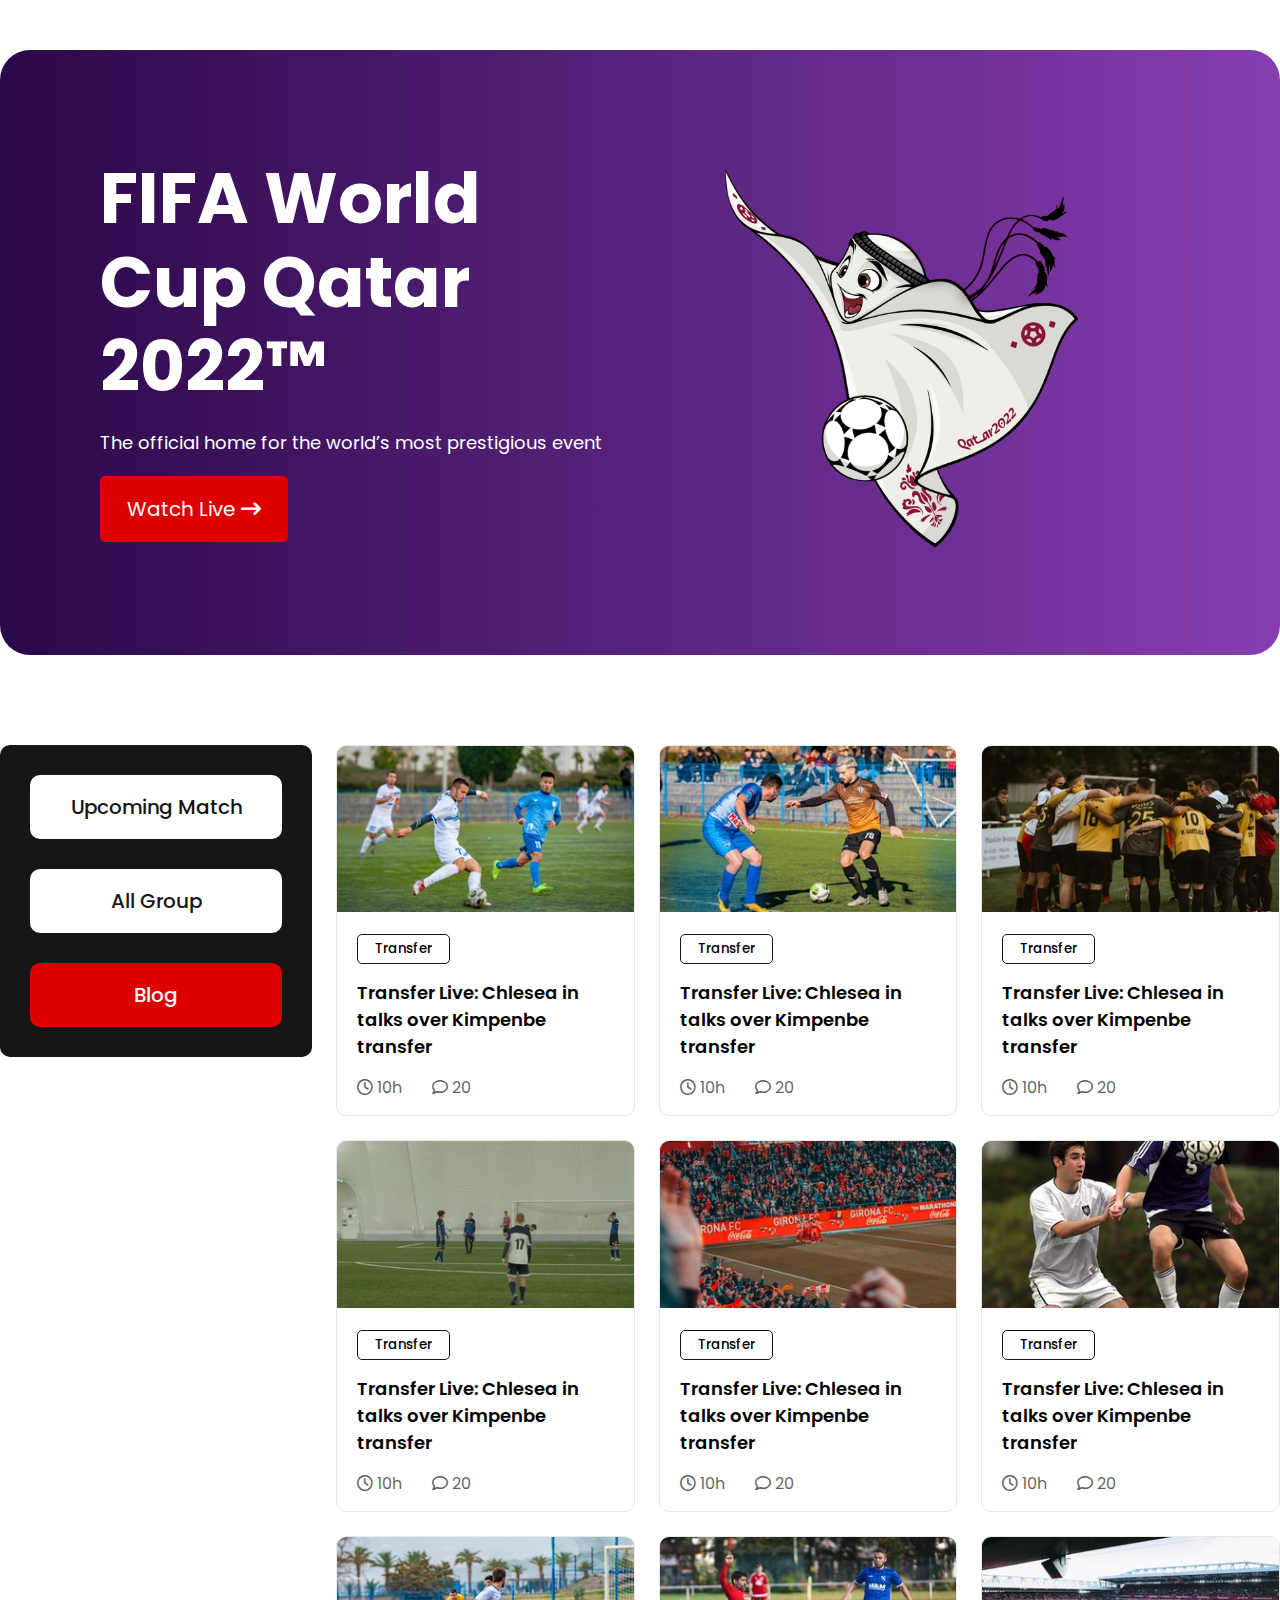
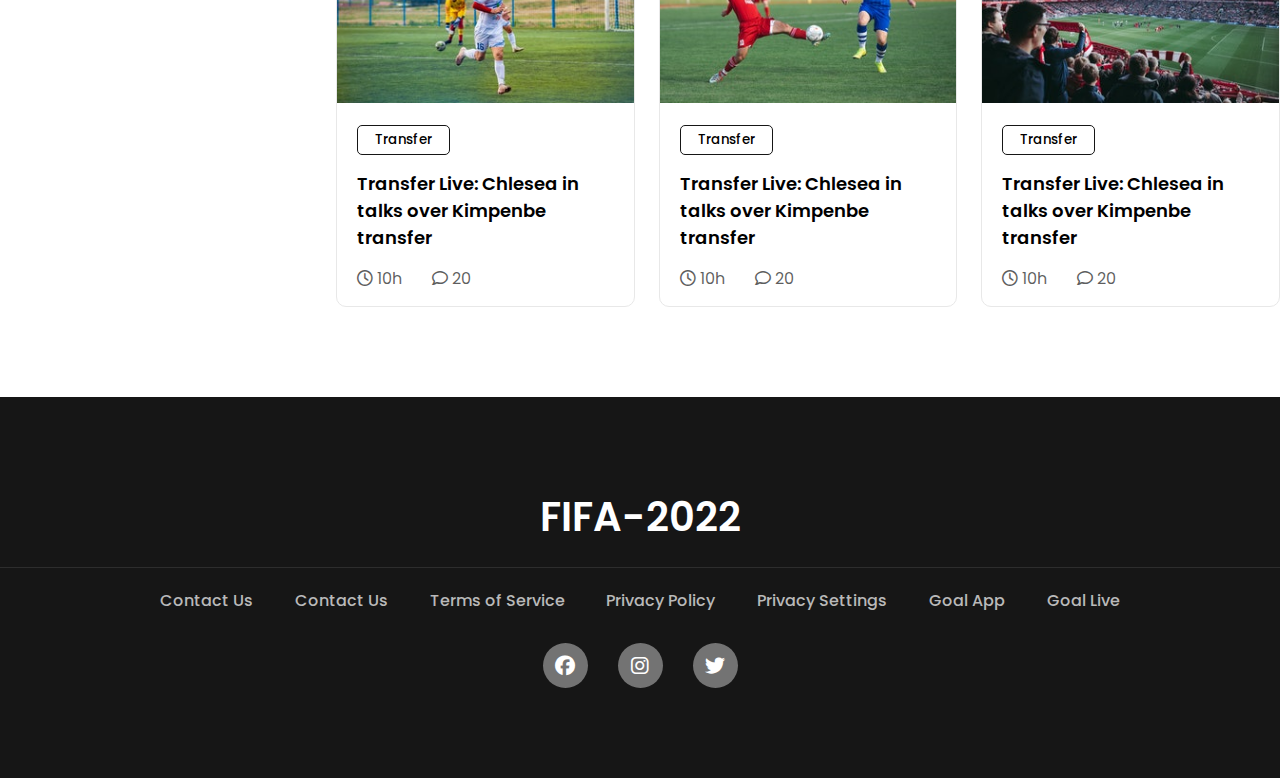
==== index.html @ dddb6f40 "homepage done" ====
<!DOCTYPE html>
<html lang="en">

<head>
    <meta charset="UTF-8">
    <meta http-equiv="X-UA-Compatible" content="IE=edge">
    <meta name="viewport" content="width=device-width, initial-scale=1.0">

    <!-- google fonts -->
    <link rel="preconnect" href="https://fonts.googleapis.com">
    <link rel="preconnect" href="https://fonts.gstatic.com" crossorigin>
    <link href="https://fonts.googleapis.com/css2?family=Poppins:wght@400;500;600;700&display=swap" rel="stylesheet">

    <!-- fontawesome -->
    <link rel="stylesheet" href="https://cdnjs.cloudflare.com/ajax/libs/font-awesome/6.1.1/css/all.min.css">

    <!-- stylesheet -->
    <link rel="stylesheet" href="css/style.css">

    <!-- favicon -->
    <link rel="shortcut icon" href="images/fav.png">
    <title>Fifa World Cup 2022</title>
</head>

<body>

    <div class="wrapper">
        <!-- hero section starts here -->
        <section class="hero-section">
            <div class="container">
                <div class="hero">
                    <div class="half hero-text">
                        <h1 class="title">
                            FIFA World Cup Qatar 2022™
                        </h1>
                        <p class="hero-subtitle">
                            The official home for the world’s most prestigious event
                        </p>
                        <a href="" class="btn">
                            <span>Watch Live <i class="fa fa-arrow-right-long"></i></span>
                        </a>
                    </div>
                    <div class="half hero-image">
                        <img src="images/hero.png" alt="">
                    </div>
                </div>
            </div>
        </section>
        <!-- hero section ends here -->


        <!-- main section starts here -->
        <main>
            <div class="container">
                <div class="flex a-start">
                    <!-- buttons -->
                    <div class="buttons">
                        <a href="" class="menu-btn">
                            <span>Upcoming Match</span>
                        </a>
                        <a href="" class="menu-btn my-30">
                            <span>All Group</span>
                        </a>
                        <a href="" class="menu-btn active">
                            <span>Blog</span>
                        </a>
                    </div>
                    <!-- buttons -->

                    <!-- blogs -->
                    <div class="blogs">
                        <article class="blog">
                            <img src="images/blog-1.jpg" class="blog-img" alt="">
                            <div class="blog-body">
                                <button class="blog-button">
                                    Transfer
                                </button>
                                <h3 class="blog-title">
                                    Transfer Live: Chlesea in talks over Kimpenbe transfer
                                </h3>
                                <div class="icons">
                                    <div class="flex">
                                        <div class="item">
                                            <i class="far fa-clock"></i> 10h
                                        </div>
                                        <div class="item ms-30">
                                            <i class="far fa-comment"></i> 20
                                        </div>
                                    </div>
                                </div>
                            </div>
                        </article>
                        <article class="blog">
                            <img src="images/blog-2.jpg" class="blog-img" alt="">
                            <div class="blog-body">
                                <button class="blog-button">
                                    Transfer
                                </button>
                                <h3 class="blog-title">
                                    Transfer Live: Chlesea in talks over Kimpenbe transfer
                                </h3>
                                <div class="icons">
                                    <div class="flex">
                                        <div class="item">
                                            <i class="far fa-clock"></i> 10h
                                        </div>
                                        <div class="item ms-30">
                                            <i class="far fa-comment"></i> 20
                                        </div>
                                    </div>
                                </div>
                            </div>
                        </article>
                        <article class="blog">
                            <img src="images/blog-3.jpg" class="blog-img" alt="">
                            <div class="blog-body">
                                <button class="blog-button">
                                    Transfer
                                </button>
                                <h3 class="blog-title">
                                    Transfer Live: Chlesea in talks over Kimpenbe transfer
                                </h3>
                                <div class="icons">
                                    <div class="flex">
                                        <div class="item">
                                            <i class="far fa-clock"></i> 10h
                                        </div>
                                        <div class="item ms-30">
                                            <i class="far fa-comment"></i> 20
                                        </div>
                                    </div>
                                </div>
                            </div>
                        </article>
                        <article class="blog">
                            <img src="images/blog-4.jpg" class="blog-img" alt="">
                            <div class="blog-body">
                                <button class="blog-button">
                                    Transfer
                                </button>
                                <h3 class="blog-title">
                                    Transfer Live: Chlesea in talks over Kimpenbe transfer
                                </h3>
                                <div class="icons">
                                    <div class="flex">
                                        <div class="item">
                                            <i class="far fa-clock"></i> 10h
                                        </div>
                                        <div class="item ms-30">
                                            <i class="far fa-comment"></i> 20
                                        </div>
                                    </div>
                                </div>
                            </div>
                        </article>
                        <article class="blog">
                            <img src="images/blog-5.jpg" class="blog-img" alt="">
                            <div class="blog-body">
                                <button class="blog-button">
                                    Transfer
                                </button>
                                <h3 class="blog-title">
                                    Transfer Live: Chlesea in talks over Kimpenbe transfer
                                </h3>
                                <div class="icons">
                                    <div class="flex">
                                        <div class="item">
                                            <i class="far fa-clock"></i> 10h
                                        </div>
                                        <div class="item ms-30">
                                            <i class="far fa-comment"></i> 20
                                        </div>
                                    </div>
                                </div>
                            </div>
                        </article>
                        <article class="blog">
                            <img src="images/blog-6.jpg" class="blog-img" alt="">
                            <div class="blog-body">
                                <button class="blog-button">
                                    Transfer
                                </button>
                                <h3 class="blog-title">
                                    Transfer Live: Chlesea in talks over Kimpenbe transfer
                                </h3>
                                <div class="icons">
                                    <div class="flex">
                                        <div class="item">
                                            <i class="far fa-clock"></i> 10h
                                        </div>
                                        <div class="item ms-30">
                                            <i class="far fa-comment"></i> 20
                                        </div>
                                    </div>
                                </div>
                            </div>
                        </article>
                        <article class="blog">
                            <img src="images/blog-7.jpg" class="blog-img" alt="">
                            <div class="blog-body">
                                <button class="blog-button">
                                    Transfer
                                </button>
                                <h3 class="blog-title">
                                    Transfer Live: Chlesea in talks over Kimpenbe transfer
                                </h3>
                                <div class="icons">
                                    <div class="flex">
                                        <div class="item">
                                            <i class="far fa-clock"></i> 10h
                                        </div>
                                        <div class="item ms-30">
                                            <i class="far fa-comment"></i> 20
                                        </div>
                                    </div>
                                </div>
                            </div>
                        </article>
                        <article class="blog">
                            <img src="images/blog-8.jpg" class="blog-img" alt="">
                            <div class="blog-body">
                                <button class="blog-button">
                                    Transfer
                                </button>
                                <h3 class="blog-title">
                                    Transfer Live: Chlesea in talks over Kimpenbe transfer
                                </h3>
                                <div class="icons">
                                    <div class="flex">
                                        <div class="item">
                                            <i class="far fa-clock"></i> 10h
                                        </div>
                                        <div class="item ms-30">
                                            <i class="far fa-comment"></i> 20
                                        </div>
                                    </div>
                                </div>
                            </div>
                        </article>
                        <article class="blog">
                            <img src="images/blog-9.jpg" class="blog-img" alt="">
                            <div class="blog-body">
                                <button class="blog-button">
                                    Transfer
                                </button>
                                <h3 class="blog-title">
                                    Transfer Live: Chlesea in talks over Kimpenbe transfer
                                </h3>
                                <div class="icons">
                                    <div class="flex">
                                        <div class="item">
                                            <i class="far fa-clock"></i> 10h
                                        </div>
                                        <div class="item ms-30">
                                            <i class="far fa-comment"></i> 20
                                        </div>
                                    </div>
                                </div>
                            </div>
                        </article>
                    </div>


                    <!-- blogs -->
                </div>
                <div class="text-center all-holder">
                    <a href="" class="btn">
                        <span>View All</span>
                    </a>
                </div>


            </div>
        </main>
        <!-- main section ends here -->
    </div>

    <!-- footer section starts here -->
    <footer>
        <div class="container">
            <div class="text-center">
                <h2 class="footer-title">FIFA-2022</h2>
                <div class="line"></div>
                <ul class="footer-menu">
                    <li>
                        <a href="">
                            Contact Us
                        </a>
                    </li>
                    <li>
                        <a href="">
                            Contact Us
                        </a>
                    </li>
                    <li>
                        <a href="">
                            Terms of Service
                        </a>
                    </li>
                    <li>
                        <a href="">
                            Privacy Policy
                        </a>
                    </li>
                    <li>
                        <a href="">
                            Privacy Settings
                        </a>
                    </li>
                    <li>
                        <a href="">
                            Goal App
                        </a>
                    </li>
                    <li>
                        <a href="">
                            Goal Live
                        </a>
                    </li>
                </ul>

                <ul class="social">
                    <li>
                        <a href="https://www.facebook.com/marufalaslam" class="social-holder">
                            <i class="fab fa-facebook"></i>
                        </a>
                    </li>
                    <li>
                        <a href="https://www.instagram.com/captain_potatoo" class="social-holder">
                            <i class="fab fa-instagram"></i>
                        </a>
                    </li>
                    <li>
                        <a href="https://twitter.com/Maruf23350252" class="social-holder">
                            <i class="fab fa-twitter"></i>
                        </a>
                    </li>
                </ul>
            </div>
        </div>
    </footer>
    <!-- footer section ends here -->
</body>

</html>
---- css/style.css ----
/* --------------------------------------------- */
/* universal css */
/* --------------------------------------------- */
* {
    font-family: 'Poppins', sans-serif;
    box-sizing: border-box;
    margin: 0;
}

body {
    margin: 0;
    padding: 0;
}

.container {
    max-width: 1320px;
    margin: auto;
}

img {
    transition: all 0.5s linear;
}


/* ------------------------------------------------ */
/* hero section */
/* ------------------------------------------------ */

.hero-section {
    padding-top: 50px;
}

.hero {
    background: linear-gradient(90deg, #2B0849, #863EB0);
    color: white;
    padding: 100px;
    border-radius: 30px;
    display: flex;
    justify-content: space-between;
    align-items: center;
}

.half {
    width: 50%;
}

.title {
    font-size: 70px;
    font-weight: 700;
    line-height: 1.2;
}

.hero-subtitle {
    font-size: 18px;
    margin: 20px 0;
}

.btn {
    position: relative;
    background: transparent;
    color: white;
    text-decoration: none;
    padding: 16px 25px;
    display: inline-block;
    font-size: 20px;
    border-radius: 5px;
    overflow: hidden;
    border: 2px solid #DD0000;
}

.btn span {
    position: relative;
    z-index: 1000;
}

.btn::before {
    content: "";
    position: absolute;
    width: 51%;
    height: 100%;
    background-color: #DD0000;
    top: 0;
    left: 0;
    transition: all 0.2s linear;
}

.btn::after {
    content: "";
    position: absolute;
    width: 50%;
    height: 100%;
    background-color: #DD0000;
    top: 0;
    right: 0;
    transition: all 0.2s linear;
}

.btn:hover {
    color: #DD0000;
}

.btn:hover::before {
    transform: translate(-100%);
}

.btn:hover::after {
    transform: translate(100%);
}

.hero-image img {
    width: 75%;
    display: block;
    margin: auto;
}

.hero:hover .hero-image img {
    transform: rotate(10deg) scale(1.2);
}

/* ------------------------------------------------ */
/* main section */
/* ------------------------------------------------ */

main {
    padding: 90px 0;
}

.flex {
    display: flex;
}

.a-start {
    align-items: flex-start;
}

.buttons {
    background: #161616;
    width: 400px;
    padding: 30px;
    border-radius: 10px;
    max-width: 312px;
}

.menu-btn {
    background: white;
    display: block;
    border-radius: 10px;
    padding: 17px 0;
    text-align: center;
    text-decoration: none;
    color: #161616;
    font-size: 20px;
    font-weight: 500;
    position: relative;
    overflow: hidden;
}

.menu-btn span {
    position: relative;
    z-index: 10;
}

.menu-btn::before {
    content: "";
    position: absolute;
    width: 51%;
    height: 100%;
    background-color: #DD0000;
    top: 0;
    left: -100%;
    transition: all 0.2s linear;
}

.menu-btn::after {
    content: "";
    position: absolute;
    width: 50%;
    height: 100%;
    background-color: #DD0000;
    top: 0;
    right: -100%;
    transition: all 0.2s linear;
}

.menu-btn.active {
    background-color: #DD0000;
    color: white;
}

.menu-btn:hover {
    color: white;
}

.menu-btn:hover::before {
    left: 0;
}

.menu-btn:hover::after {
    right: 0;
}

.my-30 {
    margin: 30px 0;
}

.blogs {
    padding-left: 24px;
    width: calc(100%);
    display: grid;
    grid-template-columns: repeat(3, 1fr);
    grid-gap: 24px;
}

.blog {
    border-radius: 10px;
    border: 1px solid #E8E8E8;
    overflow: hidden;
}

.blog-body {
    padding: 15px 20px;
}

.blog-img {
    width: 100%;
}

button {
    border: unset;
}

.blog-button {
    border: 1px solid #161616;
    background: transparent;
    font-weight: 500;
    padding: 4px 17px;
    border-radius: 5px;
    overflow: hidden;
}

.blog-title {
    font-size: 18px;
    font-weight: 600;
    margin: 15px 0;
}

.item {
    color: #161616B2;
    font-weight: 400;
}

.ms-30 {
    margin-left: 30px;
}


/* ------------------------------------------------ */
/* main section */
/* ------------------------------------------------ */

footer {
    background-color: #161616;
    padding: 90px 0;
}

.text-center {
    text-align: center;
}

.footer-title {
    font-size: 40px;
    font-weight: 600;
    color: white;
}

.line {
    height: 1px;
    background-color: #FFFFFF1A;
    margin: 20px 0;
}

.footer-menu {
    display: flex;
    justify-content: space-between;
    width: 75%;
    list-style: none;
    margin: auto;
    padding: 0;
}

.footer-menu a {
    color: #B9B9B9;
    text-decoration: none;
    font-size: 16px;
    font-weight: 500;
}

.social {
    list-style: none;
    margin: 0;
    padding: 0;
    display: flex;
    justify-content: center;
    align-items: center;
    text-align: center;
    margin-top: 30px;
}

.social-holder {
    display: flex;
    width: 45px;
    height: 45px;
    background: rgba(255, 255, 255, 0.4);
    margin: 0 15px;
    justify-content: center;
    align-items: center;
    color: white;
    text-decoration: navajowhite;
    font-size: 20px;
    border-radius: 50%;
}

.text-center.all-holder {
    display: none;
    margin-top: 60px;
}




/* ------------------------------------------------ */
/* media query */
/* ------------------------------------------------ */

@media screen and (max-width: 1200px) {
    .container {
        max-width: 992px;
    }
}

@media screen and (max-width: 1000px) {
    .container {
        max-width: 100%;
    }

    .wrapper {
        padding-left: 50px;
        padding-right: 50px;
    }

    .hero {
        padding: 60px;
    }

    .title {
        font-size: 40px;
        font-weight: 700;
        line-height: 1.2;
    }

    .hero-image img {
        width: 100%;
        display: block;
        margin: auto;
    }

    .flex.a-start {
        flex-direction: column;
    }

    .buttons {
        background: transparent;
        display: flex;
        width: 100%;
        justify-content: space-between;
        max-width: 100%;
        height: auto;
        align-items: center;
        padding: 0;
    }

    .menu-btn {
        border: 1px solid #E8E8E8;
        width: 30%;
    }

    .blogs {
        padding: 0;
        grid-template-columns: repeat(2, 1fr);
    }

    .blog:last-child {
        display: none;
    }

    .text-center.all-holder {
        display: block;
        margin-top: 60px;
    }

    .text-center.all-holder .btn {
        padding: 12px 30px;
    }

    .footer-menu {
        display: flex;
        width: 100%;
        list-style: none;
        margin: auto;
        flex-wrap: wrap;
        text-align: center;
        align-items: center;
        justify-content: center;
    }

    .footer-menu li {
        margin: 10px 40px;
    }
}


@media screen and (max-width: 767px) {
    .wrapper {
        padding-left: 21px;
        padding-right: 21px;
    }

    .hero-section {
        padding-top: 30px;
    }

    .hero {
        background: linear-gradient(0deg, #2B0849, #863EB0);
        flex-direction: column;
        text-align: center;
        border-radius: 10px;
        padding: 30px;
    }

    .half {
        width: 100%;
    }

    .btn {
        padding: 8px 12px;
    }


    .half.hero-image {
        margin-top: 40px;
    }

    .buttons {
        flex-direction: column;
        width: 100%;
    }

    .menu-btn {
        width: 100%;
        margin: 10px;
    }

    .blogs {
        padding: 0;
        grid-template-columns: repeat(1, 1fr);
        margin-top: 24px;
    }

    .footer-menu {
        flex-direction: column;
    }

    footer {
        padding: 40px 0;
    }

    main {
        padding: 30px 0;
    }

    .text-center.all-holder {
        display: none;
    }
}
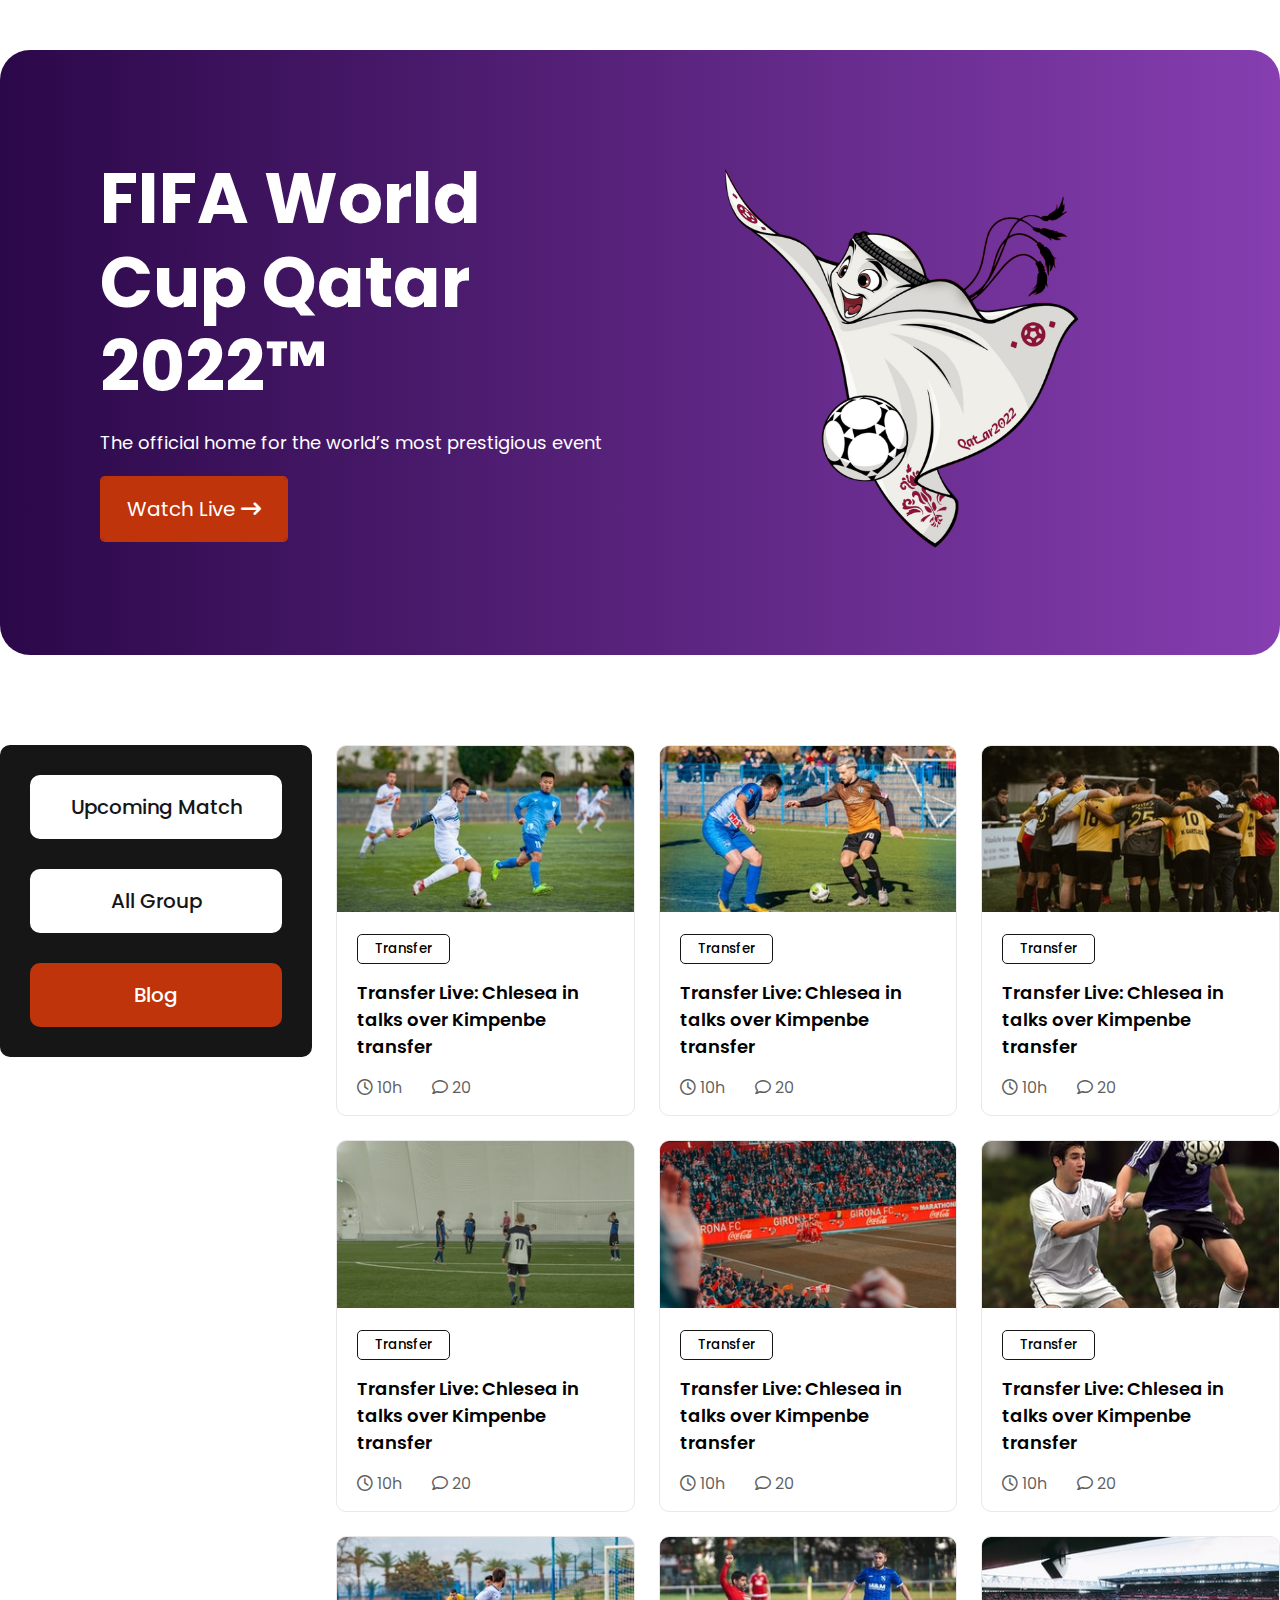
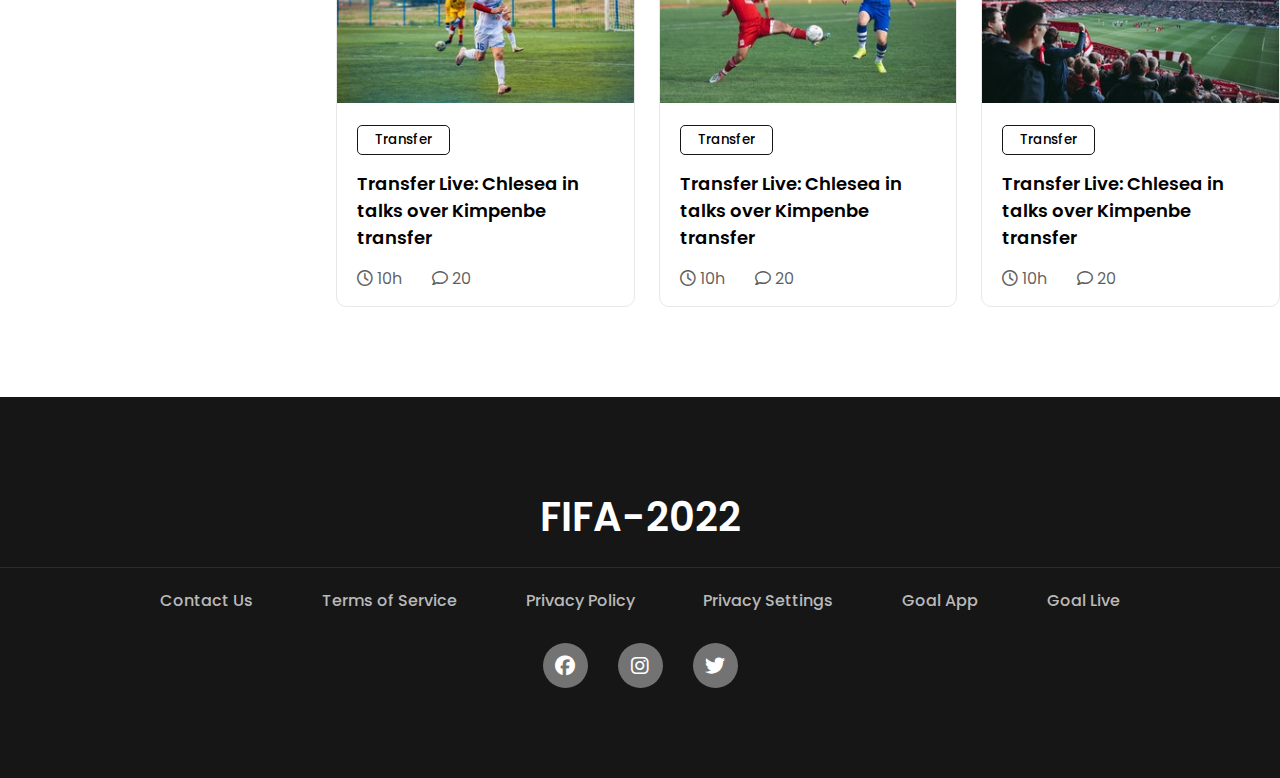
==== commit 0d431cd1: "pushed everything" ====
--- a/index.html
+++ b/index.html
@@ -49,19 +49,20 @@
         <!-- hero section ends here -->
 
 
+
         <!-- main section starts here -->
         <main>
             <div class="container">
                 <div class="flex a-start">
                     <!-- buttons -->
                     <div class="buttons">
-                        <a href="" class="menu-btn">
+                        <a href="upcoming.html" class="menu-btn">
                             <span>Upcoming Match</span>
                         </a>
                         <a href="" class="menu-btn my-30">
                             <span>All Group</span>
                         </a>
-                        <a href="" class="menu-btn active">
+                        <a href="index.html" class="menu-btn active">
                             <span>Blog</span>
                         </a>
                     </div>
@@ -289,11 +290,6 @@
                     </li>
                     <li>
                         <a href="">
-                            Contact Us
-                        </a>
-                    </li>
-                    <li>
-                        <a href="">
                             Terms of Service
                         </a>
                     </li>
--- a/css/style.css
+++ b/css/style.css
@@ -10,6 +10,7 @@
 body {
     margin: 0;
     padding: 0;
+    overflow-x: hidden;
 }
 
 .container {
@@ -65,7 +66,7 @@
     font-size: 20px;
     border-radius: 5px;
     overflow: hidden;
-    border: 2px solid #DD0000;
+    border: 2px solid #bf340a;
 }
 
 .btn span {
@@ -78,7 +79,7 @@
     position: absolute;
     width: 51%;
     height: 100%;
-    background-color: #DD0000;
+    background-color: #bf340a;
     top: 0;
     left: 0;
     transition: all 0.2s linear;
@@ -89,14 +90,14 @@
     position: absolute;
     width: 50%;
     height: 100%;
-    background-color: #DD0000;
+    background-color: #bf340a;
     top: 0;
     right: 0;
     transition: all 0.2s linear;
 }
 
 .btn:hover {
-    color: #DD0000;
+    color: #bf340a;
 }
 
 .btn:hover::before {
@@ -165,7 +166,7 @@
     position: absolute;
     width: 51%;
     height: 100%;
-    background-color: #DD0000;
+    background-color: #bf340a;
     top: 0;
     left: -100%;
     transition: all 0.2s linear;
@@ -176,14 +177,14 @@
     position: absolute;
     width: 50%;
     height: 100%;
-    background-color: #DD0000;
+    background-color: #bf340a;
     top: 0;
     right: -100%;
     transition: all 0.2s linear;
 }
 
 .menu-btn.active {
-    background-color: #DD0000;
+    background-color: #bf340a;
     color: white;
 }
 
@@ -215,6 +216,11 @@
     border-radius: 10px;
     border: 1px solid #E8E8E8;
     overflow: hidden;
+}
+
+.blog:hover {
+    box-shadow: 0 0 6px rgba(0, 0, 0, 0.1);
+    cursor: pointer;
 }
 
 .blog-body {
@@ -253,10 +259,65 @@
     margin-left: 30px;
 }
 
-
-/* ------------------------------------------------ */
-/* main section */
-/* ------------------------------------------------ */
+/* ------------------------------------------------ */
+/* schedules section */
+/* ------------------------------------------------ */
+
+
+.schedules {
+    padding-left: 24px;
+    width: calc(100%);
+    display: grid;
+    grid-template-columns: repeat(3, 1fr);
+    grid-gap: 24px;
+}
+
+.schedule {
+    border: 1px solid #E8E8E8;
+    padding: 20px;
+    border-radius: 10px;
+}
+
+.schedule:hover {
+    box-shadow: 0 0 6px rgba(0, 0, 0, 0.1);
+    cursor: pointer;
+}
+
+.flex.flags {
+    justify-content: center;
+    align-content: center;
+    align-items: center;
+}
+
+.flag {
+    margin: 0 15px;
+    width: 70px;
+}
+
+.time {
+    text-align: center;
+    color: #4D4D4D;
+    font-size: 16px;
+}
+
+
+.flex.flags p {
+    font-weight: 600;
+}
+
+.team-names {
+    font-size: 20px;
+    font-weight: 600;
+    margin: 20px 0 10px 0;
+    text-align: center;
+}
+
+
+
+/* ------------------------------------------------ */
+/* footer section */
+/* ------------------------------------------------ */
+
 
 footer {
     background-color: #161616;
@@ -389,6 +450,7 @@
         grid-template-columns: repeat(2, 1fr);
     }
 
+
     .blog:last-child {
         display: none;
     }
@@ -400,6 +462,11 @@
 
     .text-center.all-holder .btn {
         padding: 12px 30px;
+    }
+
+    .schedules {
+        grid-template-columns: repeat(2, 1fr);
+        padding-left: 0;
     }
 
     .footer-menu {
@@ -466,6 +533,12 @@
         margin-top: 24px;
     }
 
+    .schedules {
+        grid-template-columns: repeat(1, 1fr);
+        padding-left: 0;
+        padding-top: 24px;
+    }
+
     .footer-menu {
         flex-direction: column;
     }
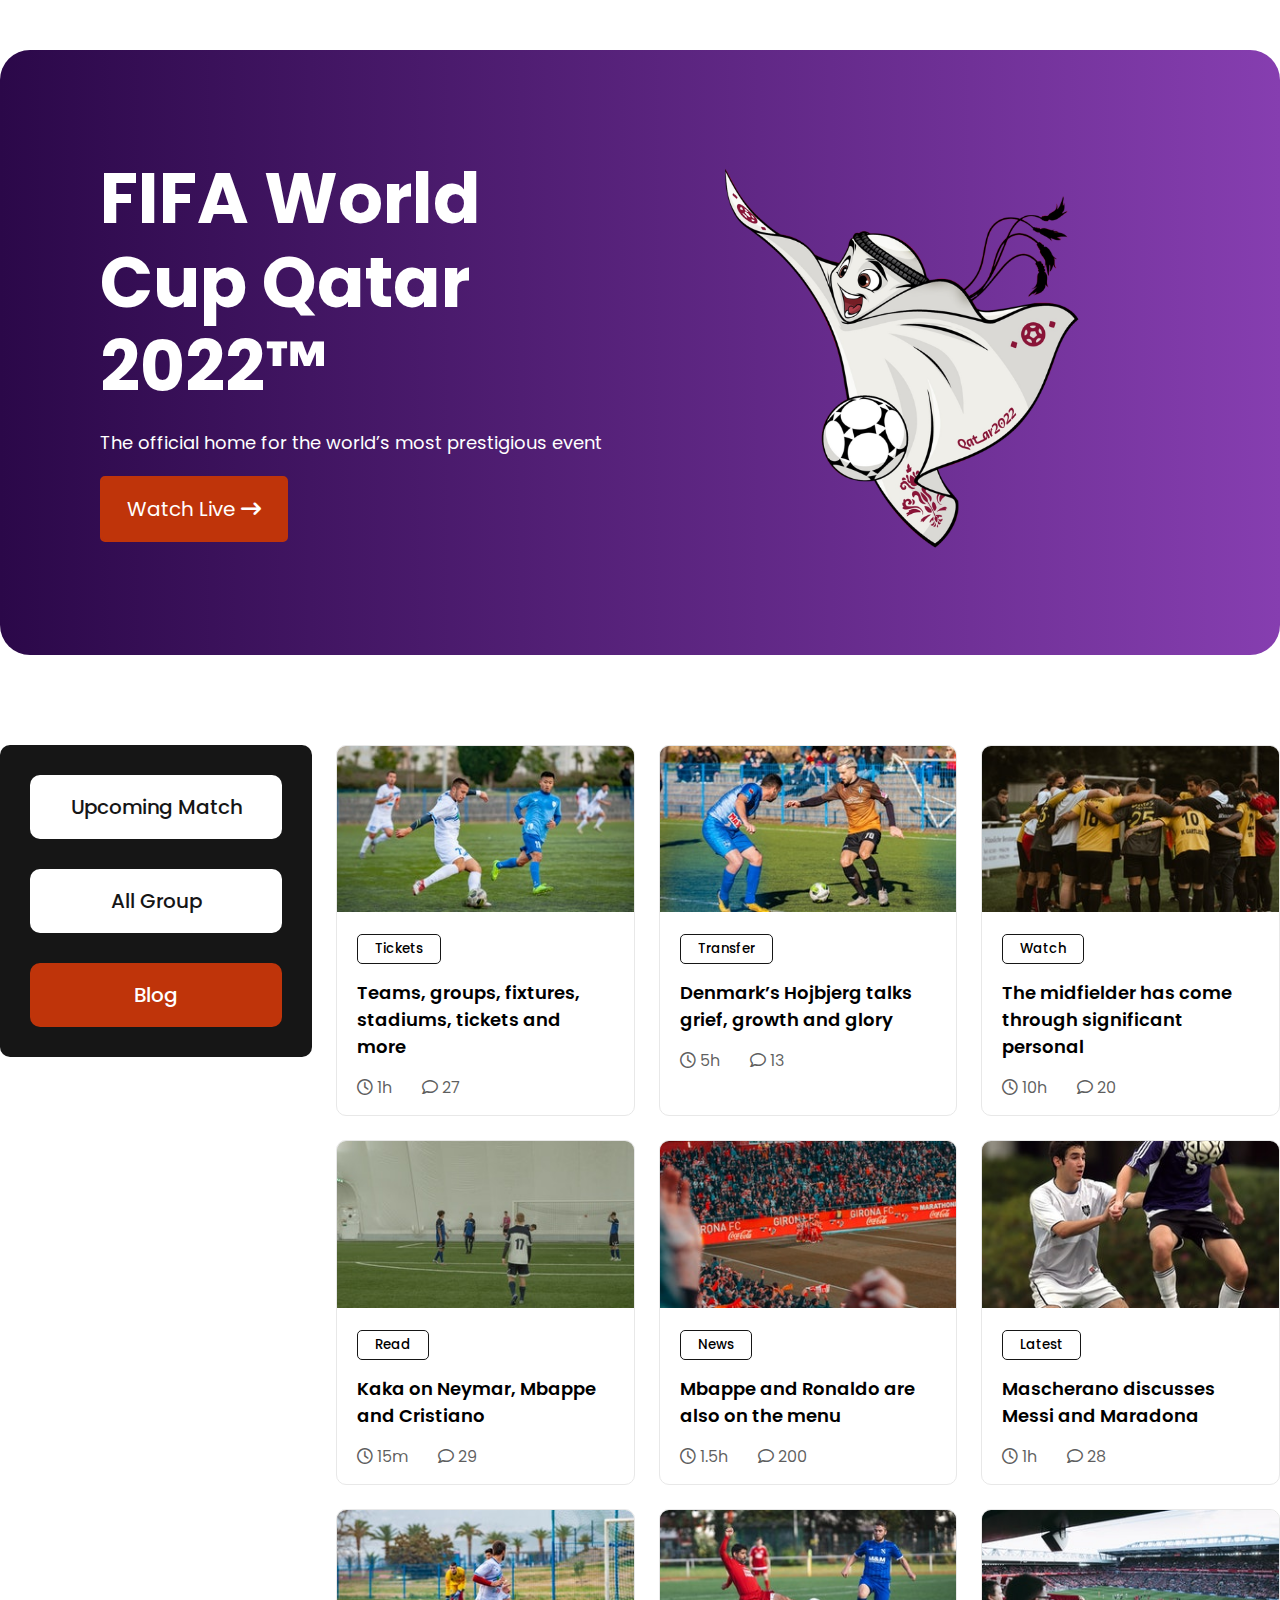
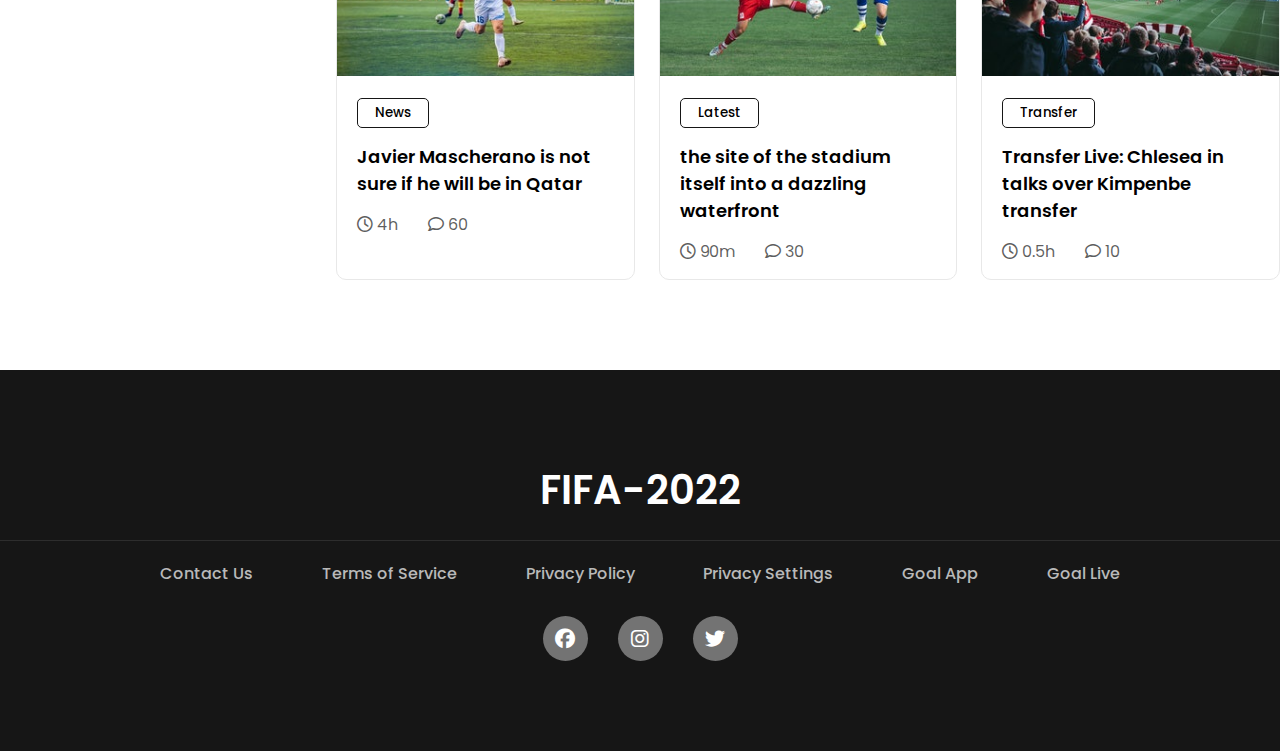
==== commit 3252b904: "blog cards editted" ====
--- a/index.html
+++ b/index.html
@@ -74,186 +74,186 @@
                             <img src="images/blog-1.jpg" class="blog-img" alt="">
                             <div class="blog-body">
                                 <button class="blog-button">
+                                    Tickets
+                                </button>
+                                <h3 class="blog-title">
+                                    Teams, groups, fixtures, stadiums, tickets and more
+                                </h3>
+                                <div class="icons">
+                                    <div class="flex">
+                                        <div class="item">
+                                            <i class="far fa-clock"></i> 1h
+                                        </div>
+                                        <div class="item ms-30">
+                                            <i class="far fa-comment"></i> 27
+                                        </div>
+                                    </div>
+                                </div>
+                            </div>
+                        </article>
+                        <article class="blog">
+                            <img src="images/blog-2.jpg" class="blog-img" alt="">
+                            <div class="blog-body">
+                                <button class="blog-button">
                                     Transfer
                                 </button>
                                 <h3 class="blog-title">
+                                    Denmark’s Hojbjerg talks grief, growth and glory
+                                </h3>
+                                <div class="icons">
+                                    <div class="flex">
+                                        <div class="item">
+                                            <i class="far fa-clock"></i> 5h
+                                        </div>
+                                        <div class="item ms-30">
+                                            <i class="far fa-comment"></i> 13
+                                        </div>
+                                    </div>
+                                </div>
+                            </div>
+                        </article>
+                        <article class="blog">
+                            <img src="images/blog-3.jpg" class="blog-img" alt="">
+                            <div class="blog-body">
+                                <button class="blog-button">
+                                    Watch
+                                </button>
+                                <h3 class="blog-title">
+                                    The midfielder has come through significant personal
+                                </h3>
+                                <div class="icons">
+                                    <div class="flex">
+                                        <div class="item">
+                                            <i class="far fa-clock"></i> 10h
+                                        </div>
+                                        <div class="item ms-30">
+                                            <i class="far fa-comment"></i> 20
+                                        </div>
+                                    </div>
+                                </div>
+                            </div>
+                        </article>
+                        <article class="blog">
+                            <img src="images/blog-4.jpg" class="blog-img" alt="">
+                            <div class="blog-body">
+                                <button class="blog-button">
+                                    Read
+                                </button>
+                                <h3 class="blog-title">
+                                    Kaka on Neymar, Mbappe and Cristiano
+                                </h3>
+                                <div class="icons">
+                                    <div class="flex">
+                                        <div class="item">
+                                            <i class="far fa-clock"></i> 15m
+                                        </div>
+                                        <div class="item ms-30">
+                                            <i class="far fa-comment"></i> 29
+                                        </div>
+                                    </div>
+                                </div>
+                            </div>
+                        </article>
+                        <article class="blog">
+                            <img src="images/blog-5.jpg" class="blog-img" alt="">
+                            <div class="blog-body">
+                                <button class="blog-button">
+                                    News
+                                </button>
+                                <h3 class="blog-title">
+                                    Mbappe and Ronaldo are also on the menu
+                                </h3>
+                                <div class="icons">
+                                    <div class="flex">
+                                        <div class="item">
+                                            <i class="far fa-clock"></i> 1.5h
+                                        </div>
+                                        <div class="item ms-30">
+                                            <i class="far fa-comment"></i> 200
+                                        </div>
+                                    </div>
+                                </div>
+                            </div>
+                        </article>
+                        <article class="blog">
+                            <img src="images/blog-6.jpg" class="blog-img" alt="">
+                            <div class="blog-body">
+                                <button class="blog-button">
+                                    Latest
+                                </button>
+                                <h3 class="blog-title">
+                                    Mascherano discusses Messi and Maradona
+                                </h3>
+                                <div class="icons">
+                                    <div class="flex">
+                                        <div class="item">
+                                            <i class="far fa-clock"></i> 1h
+                                        </div>
+                                        <div class="item ms-30">
+                                            <i class="far fa-comment"></i> 28
+                                        </div>
+                                    </div>
+                                </div>
+                            </div>
+                        </article>
+                        <article class="blog">
+                            <img src="images/blog-7.jpg" class="blog-img" alt="">
+                            <div class="blog-body">
+                                <button class="blog-button">
+                                    News
+                                </button>
+                                <h3 class="blog-title">
+                                    Javier Mascherano is not sure if he will be in Qatar
+                                </h3>
+                                <div class="icons">
+                                    <div class="flex">
+                                        <div class="item">
+                                            <i class="far fa-clock"></i> 4h
+                                        </div>
+                                        <div class="item ms-30">
+                                            <i class="far fa-comment"></i> 60
+                                        </div>
+                                    </div>
+                                </div>
+                            </div>
+                        </article>
+                        <article class="blog">
+                            <img src="images/blog-8.jpg" class="blog-img" alt="">
+                            <div class="blog-body">
+                                <button class="blog-button">
+                                    Latest
+                                </button>
+                                <h3 class="blog-title">
+                                    the site of the stadium itself into a dazzling waterfront
+                                </h3>
+                                <div class="icons">
+                                    <div class="flex">
+                                        <div class="item">
+                                            <i class="far fa-clock"></i> 90m
+                                        </div>
+                                        <div class="item ms-30">
+                                            <i class="far fa-comment"></i> 30
+                                        </div>
+                                    </div>
+                                </div>
+                            </div>
+                        </article>
+                        <article class="blog">
+                            <img src="images/blog-9.jpg" class="blog-img" alt="">
+                            <div class="blog-body">
+                                <button class="blog-button">
+                                    Transfer
+                                </button>
+                                <h3 class="blog-title">
                                     Transfer Live: Chlesea in talks over Kimpenbe transfer
                                 </h3>
                                 <div class="icons">
                                     <div class="flex">
                                         <div class="item">
-                                            <i class="far fa-clock"></i> 10h
-                                        </div>
-                                        <div class="item ms-30">
-                                            <i class="far fa-comment"></i> 20
-                                        </div>
-                                    </div>
-                                </div>
-                            </div>
-                        </article>
-                        <article class="blog">
-                            <img src="images/blog-2.jpg" class="blog-img" alt="">
-                            <div class="blog-body">
-                                <button class="blog-button">
-                                    Transfer
-                                </button>
-                                <h3 class="blog-title">
-                                    Transfer Live: Chlesea in talks over Kimpenbe transfer
-                                </h3>
-                                <div class="icons">
-                                    <div class="flex">
-                                        <div class="item">
-                                            <i class="far fa-clock"></i> 10h
-                                        </div>
-                                        <div class="item ms-30">
-                                            <i class="far fa-comment"></i> 20
-                                        </div>
-                                    </div>
-                                </div>
-                            </div>
-                        </article>
-                        <article class="blog">
-                            <img src="images/blog-3.jpg" class="blog-img" alt="">
-                            <div class="blog-body">
-                                <button class="blog-button">
-                                    Transfer
-                                </button>
-                                <h3 class="blog-title">
-                                    Transfer Live: Chlesea in talks over Kimpenbe transfer
-                                </h3>
-                                <div class="icons">
-                                    <div class="flex">
-                                        <div class="item">
-                                            <i class="far fa-clock"></i> 10h
-                                        </div>
-                                        <div class="item ms-30">
-                                            <i class="far fa-comment"></i> 20
-                                        </div>
-                                    </div>
-                                </div>
-                            </div>
-                        </article>
-                        <article class="blog">
-                            <img src="images/blog-4.jpg" class="blog-img" alt="">
-                            <div class="blog-body">
-                                <button class="blog-button">
-                                    Transfer
-                                </button>
-                                <h3 class="blog-title">
-                                    Transfer Live: Chlesea in talks over Kimpenbe transfer
-                                </h3>
-                                <div class="icons">
-                                    <div class="flex">
-                                        <div class="item">
-                                            <i class="far fa-clock"></i> 10h
-                                        </div>
-                                        <div class="item ms-30">
-                                            <i class="far fa-comment"></i> 20
-                                        </div>
-                                    </div>
-                                </div>
-                            </div>
-                        </article>
-                        <article class="blog">
-                            <img src="images/blog-5.jpg" class="blog-img" alt="">
-                            <div class="blog-body">
-                                <button class="blog-button">
-                                    Transfer
-                                </button>
-                                <h3 class="blog-title">
-                                    Transfer Live: Chlesea in talks over Kimpenbe transfer
-                                </h3>
-                                <div class="icons">
-                                    <div class="flex">
-                                        <div class="item">
-                                            <i class="far fa-clock"></i> 10h
-                                        </div>
-                                        <div class="item ms-30">
-                                            <i class="far fa-comment"></i> 20
-                                        </div>
-                                    </div>
-                                </div>
-                            </div>
-                        </article>
-                        <article class="blog">
-                            <img src="images/blog-6.jpg" class="blog-img" alt="">
-                            <div class="blog-body">
-                                <button class="blog-button">
-                                    Transfer
-                                </button>
-                                <h3 class="blog-title">
-                                    Transfer Live: Chlesea in talks over Kimpenbe transfer
-                                </h3>
-                                <div class="icons">
-                                    <div class="flex">
-                                        <div class="item">
-                                            <i class="far fa-clock"></i> 10h
-                                        </div>
-                                        <div class="item ms-30">
-                                            <i class="far fa-comment"></i> 20
-                                        </div>
-                                    </div>
-                                </div>
-                            </div>
-                        </article>
-                        <article class="blog">
-                            <img src="images/blog-7.jpg" class="blog-img" alt="">
-                            <div class="blog-body">
-                                <button class="blog-button">
-                                    Transfer
-                                </button>
-                                <h3 class="blog-title">
-                                    Transfer Live: Chlesea in talks over Kimpenbe transfer
-                                </h3>
-                                <div class="icons">
-                                    <div class="flex">
-                                        <div class="item">
-                                            <i class="far fa-clock"></i> 10h
-                                        </div>
-                                        <div class="item ms-30">
-                                            <i class="far fa-comment"></i> 20
-                                        </div>
-                                    </div>
-                                </div>
-                            </div>
-                        </article>
-                        <article class="blog">
-                            <img src="images/blog-8.jpg" class="blog-img" alt="">
-                            <div class="blog-body">
-                                <button class="blog-button">
-                                    Transfer
-                                </button>
-                                <h3 class="blog-title">
-                                    Transfer Live: Chlesea in talks over Kimpenbe transfer
-                                </h3>
-                                <div class="icons">
-                                    <div class="flex">
-                                        <div class="item">
-                                            <i class="far fa-clock"></i> 10h
-                                        </div>
-                                        <div class="item ms-30">
-                                            <i class="far fa-comment"></i> 20
-                                        </div>
-                                    </div>
-                                </div>
-                            </div>
-                        </article>
-                        <article class="blog">
-                            <img src="images/blog-9.jpg" class="blog-img" alt="">
-                            <div class="blog-body">
-                                <button class="blog-button">
-                                    Transfer
-                                </button>
-                                <h3 class="blog-title">
-                                    Transfer Live: Chlesea in talks over Kimpenbe transfer
-                                </h3>
-                                <div class="icons">
-                                    <div class="flex">
-                                        <div class="item">
-                                            <i class="far fa-clock"></i> 10h
-                                        </div>
-                                        <div class="item ms-30">
-                                            <i class="far fa-comment"></i> 20
+                                            <i class="far fa-clock"></i> 0.5h
+                                        </div>
+                                        <div class="item ms-30">
+                                            <i class="far fa-comment"></i> 10
                                         </div>
                                     </div>
                                 </div>
--- a/css/style.css
+++ b/css/style.css
@@ -67,6 +67,7 @@
     border-radius: 5px;
     overflow: hidden;
     border: 2px solid #bf340a;
+    background-color: #bf340a;
 }
 
 .btn span {
@@ -98,6 +99,8 @@
 
 .btn:hover {
     color: #bf340a;
+    transition: 0.4s;
+    background-color: transparent;
 }
 
 .btn:hover::before {
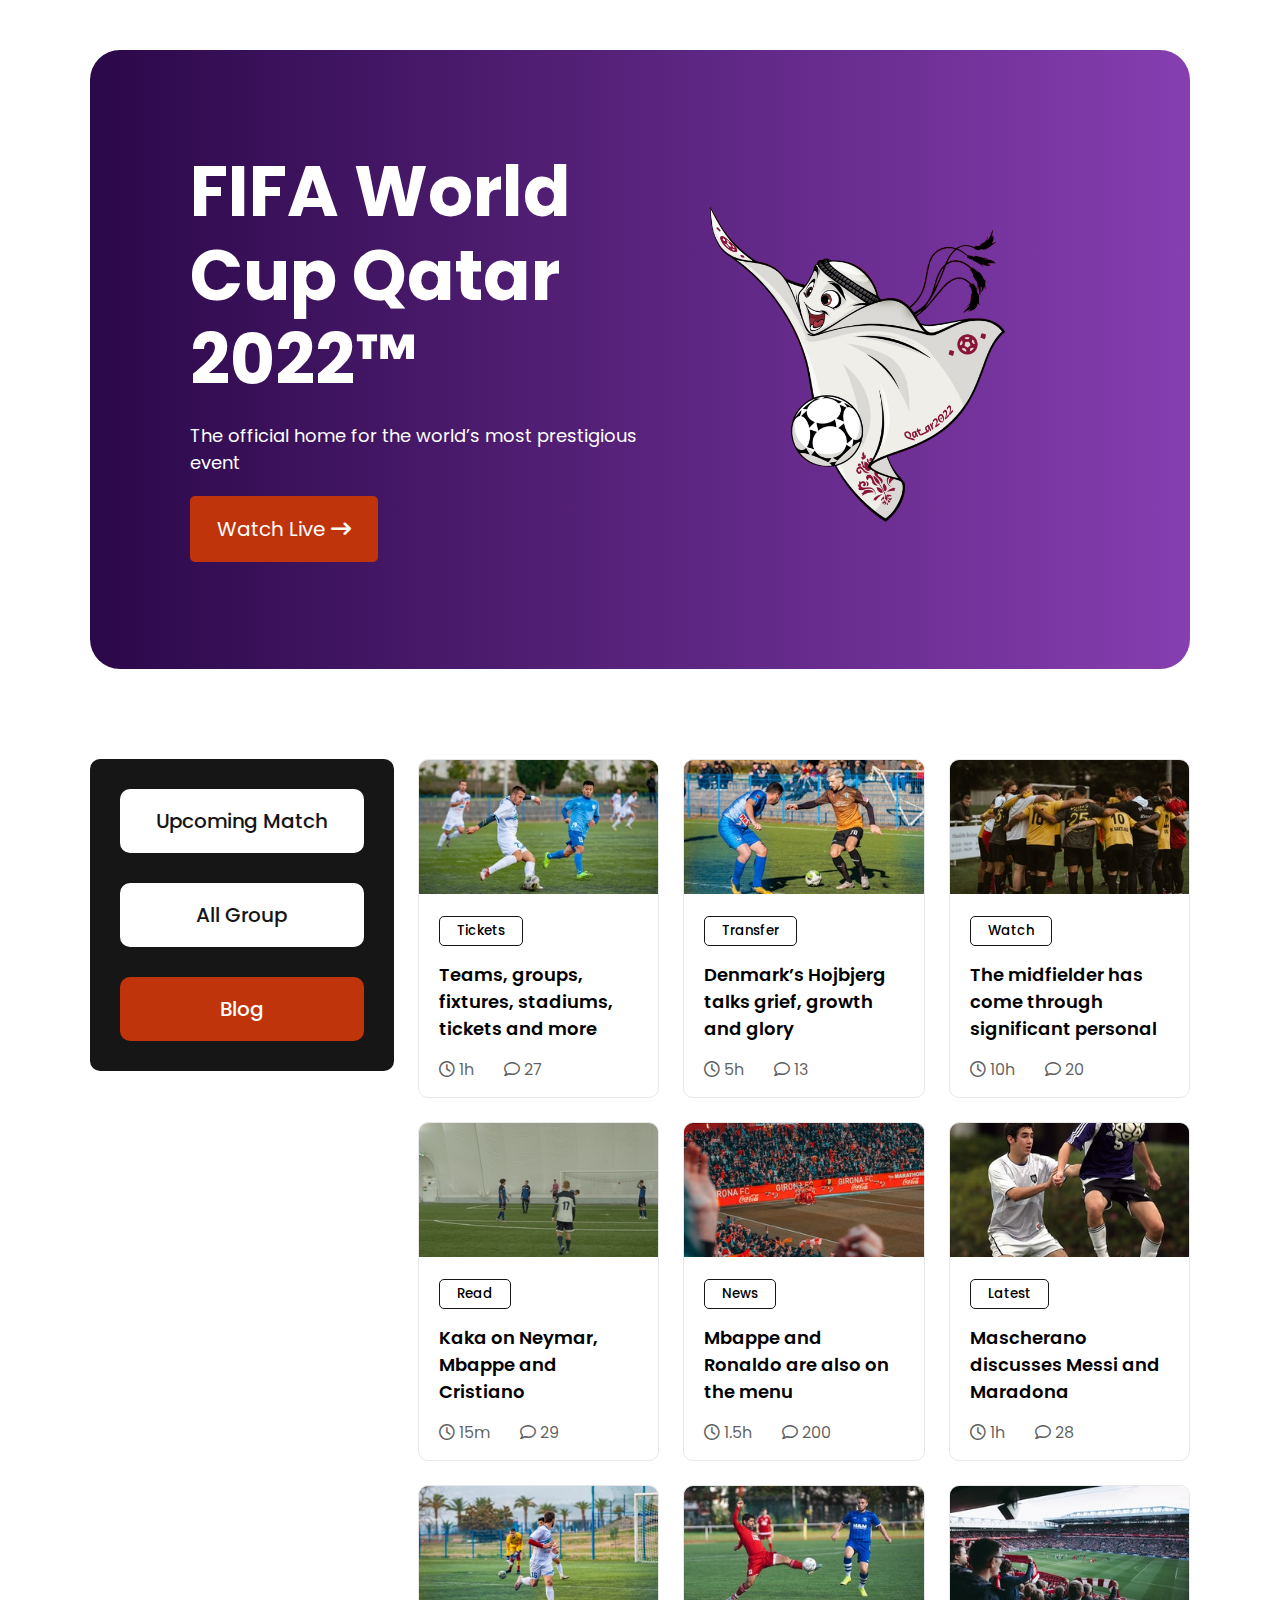
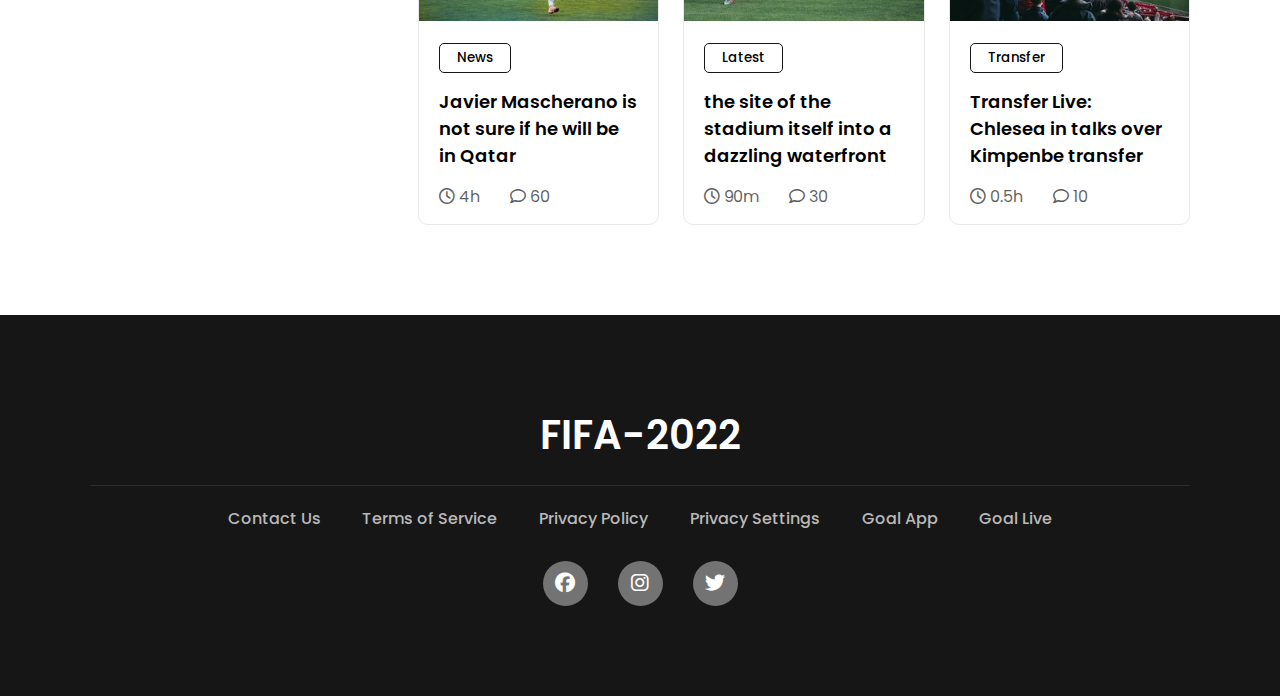
==== commit 38e78d69: "all groups page added" ====
--- a/index.html
+++ b/index.html
@@ -59,7 +59,7 @@
                         <a href="upcoming.html" class="menu-btn">
                             <span>Upcoming Match</span>
                         </a>
-                        <a href="" class="menu-btn my-30">
+                        <a href="all.html" class="menu-btn my-30">
                             <span>All Group</span>
                         </a>
                         <a href="index.html" class="menu-btn active">
@@ -317,17 +317,17 @@
 
                 <ul class="social">
                     <li>
-                        <a href="https://www.facebook.com/marufalaslam" class="social-holder">
+                        <a href="https://www.facebook.com/marufalaslam" target="_blank" class="social-holder">
                             <i class="fab fa-facebook"></i>
                         </a>
                     </li>
                     <li>
-                        <a href="https://www.instagram.com/captain_potatoo" class="social-holder">
+                        <a href="https://www.instagram.com/captain_potatoo" target="_blank" class="social-holder">
                             <i class="fab fa-instagram"></i>
                         </a>
                     </li>
                     <li>
-                        <a href="https://twitter.com/Maruf23350252" class="social-holder">
+                        <a href="https://twitter.com/Maruf23350252" target="_blank" class="social-holder">
                             <i class="fab fa-twitter"></i>
                         </a>
                     </li>
--- a/css/style.css
+++ b/css/style.css
@@ -40,6 +40,7 @@
     justify-content: space-between;
     align-items: center;
 }
+
 
 .half {
     width: 50%;
@@ -315,6 +316,57 @@
     text-align: center;
 }
 
+/* ------------------------------------------------ */
+/* Groups section */
+/* ------------------------------------------------ */
+.groups {
+    padding-left: 24px;
+    width: calc(100%);
+    display: grid;
+    grid-template-columns: repeat(4, 1fr);
+    grid-gap: 16px;
+}
+
+.group {
+    border: 1px solid gray;
+    border-radius: 10px;
+    padding: 16px;
+}
+
+.line-b {
+    height: 2px;
+    width: 50px;
+    background: black;
+    margin: auto;
+    margin-top: 5px;
+}
+
+.group-table {
+    width: 100%;
+    /* text-align: center; */
+    /* background: rgba(0, 0, 0, 0.1); */
+    border-radius: 10px;
+    margin-top: 15px;
+}
+
+
+.group-table td {
+    padding: 10px;
+    font-weight: 700;
+    border-bottom: 5px solid white;
+    border-top: 5px solid white;
+    /* border-radius: 31px; */
+    background: #EEEEE4;
+}
+
+.group-table td:first-child {
+    border-radius: 10px 0 0 10px;
+}
+
+.group-table td:last-child {
+    border-radius: 0 10px 10px 0;
+}
+
 
 
 /* ------------------------------------------------ */
@@ -396,9 +448,42 @@
 /* media query */
 /* ------------------------------------------------ */
 
+@media screen and (max-width: 1300px) {
+    .container {
+        max-width: 1100px;
+    }
+}
+
 @media screen and (max-width: 1200px) {
     .container {
         max-width: 992px;
+    }
+
+    .flex.a-start {
+        flex-direction: column;
+    }
+
+    .buttons {
+        width: 100%;
+        display: flex;
+        max-width: 100%;
+        justify-content: space-between;
+        align-items: center;
+        padding: 0;
+        background: transparent;
+        margin-bottom: 24px;
+    }
+
+    .menu-btn {
+        margin: 0;
+        width: 30%;
+        border: 1px solid gray;
+    }
+
+    .schedules,
+    .blogs,
+    .groups {
+        padding: 0;
     }
 }
 
@@ -472,6 +557,11 @@
         padding-left: 0;
     }
 
+    .groups {
+        grid-template-columns: repeat(2, 1fr);
+        padding-left: 0;
+    }
+
     .footer-menu {
         display: flex;
         width: 100%;
@@ -542,6 +632,11 @@
         padding-top: 24px;
     }
 
+    .groups {
+        grid-template-columns: repeat(1, 1fr);
+        padding-left: 0;
+    }
+
     .footer-menu {
         flex-direction: column;
     }
